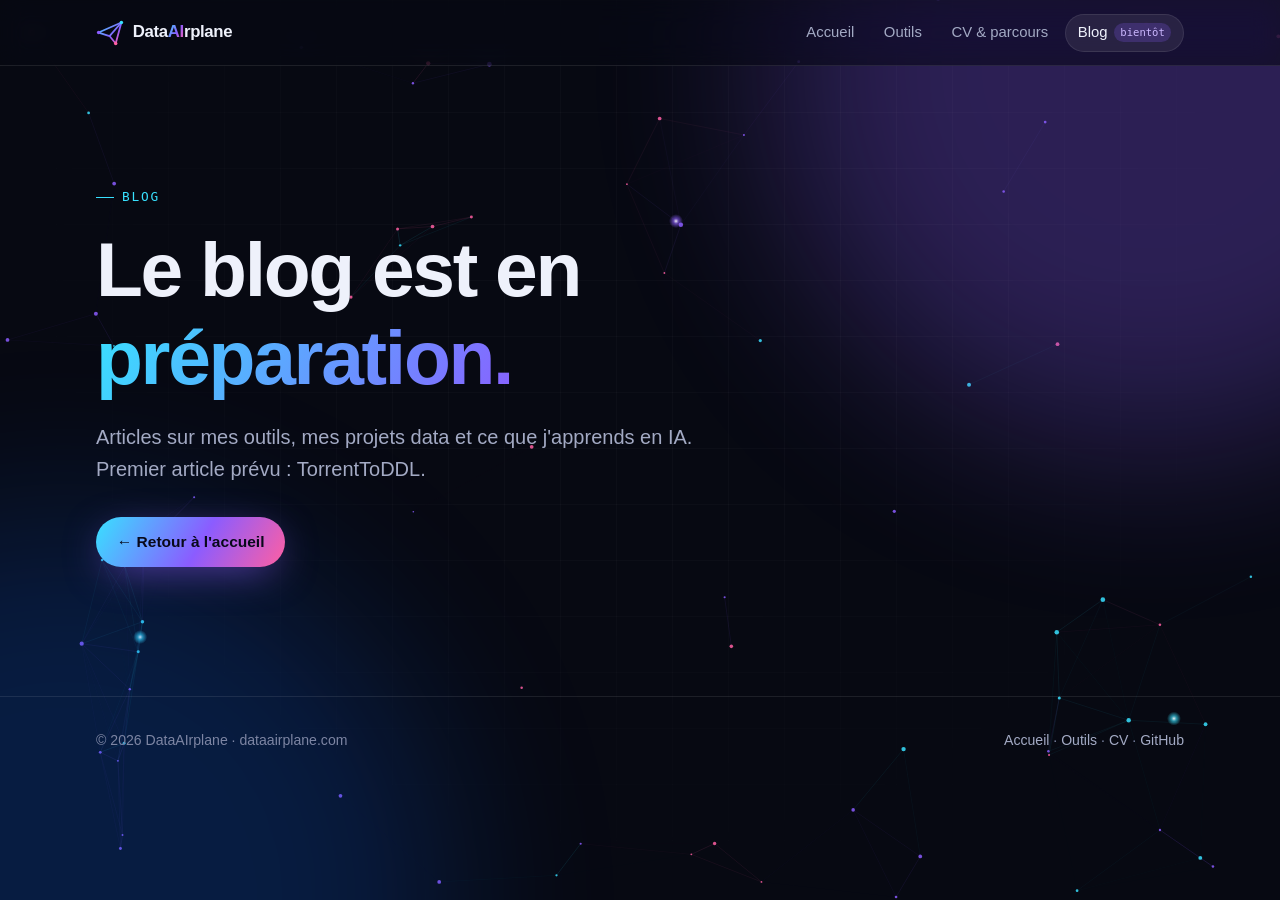
==== blog/index.html @ edd439c4 "Nouveau site principal dataairplane.com (accueil, outils, CV interactif) Site statique pour l'héberg" ====
<!DOCTYPE html>
<html lang="fr">
<head>
<meta charset="UTF-8">
<meta name="viewport" content="width=device-width, initial-scale=1">
<title>Blog · DataAIrplane</title>
<meta name="description" content="Le blog de DataAIrplane arrive bientôt.">
<meta name="theme-color" content="#070912">
<meta property="og:title" content="Blog · DataAIrplane">
<meta property="og:description" content="Le blog de DataAIrplane arrive bientôt.">
<meta property="og:type" content="website">
<link rel="icon" href="../favicon.svg" type="image/svg+xml">
<link rel="stylesheet" href="../assets/css/style.css">
</head>
<body>
<canvas id="reseau" aria-hidden="true"></canvas>
<div class="halo a" aria-hidden="true"></div><div class="halo b" aria-hidden="true"></div><div class="grille" aria-hidden="true"></div>
<header class="nav">
  <nav class="nav-in" aria-label="Navigation principale">
    <a class="logo" href="../index.html"><svg viewBox="0 0 32 32" fill="none" aria-hidden="true"><defs><linearGradient id="lg" x1="0" y1="0" x2="1" y2="1"><stop offset="0" stop-color="#38e1ff"/><stop offset=".6" stop-color="#8b5cff"/><stop offset="1" stop-color="#ff5fa2"/></linearGradient></defs><path d="M3 15.5L29 4l-6.5 24-7-8.5L3 15.5z" stroke="url(#lg)" stroke-width="2" stroke-linejoin="round"/><path d="M15.5 19.5L29 4" stroke="url(#lg)" stroke-width="2"/><circle cx="29" cy="4" r="2" fill="#38e1ff"/><circle cx="3" cy="15.5" r="2" fill="#8b5cff"/><circle cx="22.5" cy="28" r="2" fill="#ff5fa2"/></svg><span>Data<b>AI</b>rplane</span></a>
    <button class="burger" aria-label="Ouvrir le menu" aria-expanded="false"><svg width="20" height="20" viewBox="0 0 24 24" fill="none" stroke="currentColor" stroke-width="2" stroke-linecap="round"><path d="M4 7h16M4 12h16M4 17h16"/></svg></button>
    <ul class="liens">
      <li><a href="../index.html">Accueil</a></li>
      <li><a href="../outils.html">Outils</a></li>
      <li><a href="../cv.html">CV &amp; parcours</a></li>
      <li><a href="../blog/" aria-current="page">Blog <span class="pastille-bientot">bientôt</span></a></li>
    </ul>
  </nav>
</header>
<main>
  <div class="conteneur">
    <section class="hero" style="min-height:70vh">
      <div>
        <p class="surtitre revele">Blog</p>
        <h1 class="revele">Le blog est en <span class="degrade">préparation.</span></h1>
        <p class="intro revele">Articles sur mes outils, mes projets data et ce que j'apprends en IA. Premier article prévu : TorrentToDDL.</p>
        <div class="actions revele"><a class="btn principal" href="../index.html">← Retour à l'accueil</a></div>
      </div>
    </section>
  </div>
</main>
<footer class="pied">
  <div class="conteneur">
    <span>© <span data-annee>2026</span> DataAIrplane · dataairplane.com</span>
    <span><a href="../index.html">Accueil</a> · <a href="../outils.html">Outils</a> · <a href="../cv.html">CV</a> · <a href="https://github.com/DataAIrplane" target="_blank" rel="noopener">GitHub</a></span>
  </div>
</footer>
<script src="../assets/js/donnees.js"></script>
<script src="../assets/js/reseau.js"></script>
<script src="../assets/js/main.js"></script>
</body>
</html>
---- assets/css/style.css ----
/* ============ DataAIrplane — feuille de style commune ============ */
:root {
  --bg: #070912;
  --bg-2: #0c1020;
  --surface: rgba(255, 255, 255, 0.045);
  --surface-hover: rgba(255, 255, 255, 0.075);
  --border: rgba(255, 255, 255, 0.09);
  --text: #eef1fb;
  --muted: #a3aac4;
  --faint: #7d85a3;
  --cyan: #38e1ff;
  --violet: #8b5cff;
  --pink: #ff5fa2;
  --green: #3ef0a5;
  --amber: #ffc24b;
  --grad: linear-gradient(120deg, var(--cyan), var(--violet) 55%, var(--pink));
  --radius: 18px;
  --mono: ui-monospace, "SFMono-Regular", "JetBrains Mono", Menlo, Consolas, monospace;
  --sans: "Inter", -apple-system, BlinkMacSystemFont, "Segoe UI", Roboto, Helvetica, Arial, sans-serif;
  --max: 1120px;
  color-scheme: dark;
}

*, *::before, *::after { box-sizing: border-box; }
html { scroll-behavior: smooth; }
body {
  margin: 0;
  background: var(--bg);
  color: var(--text);
  font-family: var(--sans);
  line-height: 1.6;
  -webkit-font-smoothing: antialiased;
  overflow-x: hidden;
}
img, svg { display: block; max-width: 100%; }
a { color: inherit; }
::selection { background: rgba(139, 92, 255, 0.45); }
:focus-visible { outline: 2px solid var(--cyan); outline-offset: 3px; border-radius: 6px; }

/* ---------- Fond animé ---------- */
#reseau {
  position: fixed; inset: 0; width: 100%; height: 100%;
  z-index: 0; pointer-events: none;
}
.halo {
  position: fixed; z-index: 0; pointer-events: none;
  width: 60vmax; height: 60vmax; border-radius: 50%;
  filter: blur(90px); opacity: 0.28;
}
.halo.a { background: var(--violet); top: -25vmax; right: -20vmax; animation: flotte 18s ease-in-out infinite; }
.halo.b { background: #0e6bff; bottom: -30vmax; left: -25vmax; opacity: 0.2; animation: flotte 22s ease-in-out infinite reverse; }
@keyframes flotte { 50% { transform: translate(4vmax, 3vmax) scale(1.08); } }
.grille {
  position: fixed; inset: 0; z-index: 0; pointer-events: none;
  background-image:
    linear-gradient(rgba(255,255,255,0.025) 1px, transparent 1px),
    linear-gradient(90deg, rgba(255,255,255,0.025) 1px, transparent 1px);
  background-size: 56px 56px;
  mask-image: radial-gradient(ellipse at 50% 30%, #000 30%, transparent 75%);
}
main, header, footer { position: relative; z-index: 1; }

/* ---------- Navigation ---------- */
.nav {
  position: sticky; top: 0; z-index: 20;
  backdrop-filter: blur(14px) saturate(150%);
  -webkit-backdrop-filter: blur(14px) saturate(150%);
  background: rgba(7, 9, 18, 0.6);
  border-bottom: 1px solid var(--border);
}
.nav-in {
  max-width: var(--max); margin: 0 auto; padding: 0.85rem 1rem;
  display: flex; align-items: center; justify-content: space-between; gap: 1rem;
}
.logo { display: inline-flex; align-items: center; gap: 0.55rem; font-weight: 800; letter-spacing: -0.02em; text-decoration: none; font-size: 1.05rem; }
.logo svg { width: 28px; height: 28px; }
.logo b { background: var(--grad); -webkit-background-clip: text; background-clip: text; color: transparent; }
.liens { display: flex; gap: 0.25rem; list-style: none; margin: 0; padding: 0; }
.liens a {
  display: inline-flex; align-items: center; gap: 0.4rem;
  padding: 0.45rem 0.8rem; border-radius: 999px; text-decoration: none;
  color: var(--muted); font-size: 0.93rem; font-weight: 500;
  transition: color .2s, background .2s;
}
.liens a:hover { color: var(--text); background: var(--surface-hover); }
.liens a[aria-current="page"] { color: var(--text); background: var(--surface-hover); box-shadow: inset 0 0 0 1px var(--border); }
.pastille-bientot { font-size: 0.66rem; font-family: var(--mono); padding: 0.05rem 0.4rem; border-radius: 999px; background: rgba(139,92,255,.22); color: #cbb8ff; }
.burger { display: none; background: none; border: 1px solid var(--border); color: var(--text); border-radius: 10px; width: 40px; height: 40px; cursor: pointer; }
@media (max-width: 720px) {
  .burger { display: grid; place-items: center; }
  .liens {
    position: absolute; top: 100%; left: 0; right: 0; flex-direction: column;
    background: rgba(7,9,18,.96); border-bottom: 1px solid var(--border);
    padding: 0.5rem 1rem 1rem; display: none;
  }
  .liens.ouvert { display: flex; }
  .liens a { padding: 0.75rem 0.9rem; }
}

/* ---------- Mise en page ---------- */
.conteneur { max-width: var(--max); margin: 0 auto; padding: 0 1rem; }
section { padding: 4.5rem 0; }
.surtitre {
  font-family: var(--mono); font-size: 0.8rem; letter-spacing: .14em; text-transform: uppercase;
  color: var(--cyan); margin: 0 0 0.7rem; display: inline-flex; align-items: center; gap: .5rem;
}
.surtitre::before { content: ""; width: 18px; height: 1px; background: var(--cyan); }
h1, h2, h3 { line-height: 1.15; letter-spacing: -0.03em; margin: 0; }
h2 { font-size: clamp(1.8rem, 4vw, 2.6rem); font-weight: 800; margin-bottom: 0.8rem; }
.sous { color: var(--muted); max-width: 640px; margin: 0 0 2.2rem; font-size: 1.05rem; }
.degrade { background: var(--grad); -webkit-background-clip: text; background-clip: text; color: transparent; background-size: 200% auto; animation: brille 8s linear infinite; }
@keyframes brille { to { background-position: 200% center; } }

/* ---------- Hero ---------- */
.hero { min-height: calc(100vh - 66px); display: flex; align-items: center; padding: 3rem 0 4rem; }
.hero > * { width: 100%; min-width: 0; }
.hero h1 { font-size: clamp(2.4rem, 7vw, 4.8rem); font-weight: 850; margin: 0.4rem 0 1.2rem; max-width: 900px; }
.hero p.intro { font-size: clamp(1.05rem, 2.2vw, 1.25rem); color: var(--muted); max-width: 620px; margin: 0 0 2rem; }
.terminal-ligne { font-family: var(--mono); color: var(--muted); font-size: 0.95rem; margin-bottom: 0.4rem; min-height: 1.5em; }
.terminal-ligne .prompt { color: var(--green); }
.curseur { display: inline-block; width: 0.55em; height: 1.1em; vertical-align: -0.18em; background: var(--cyan); margin-left: 2px; animation: clignote 1s steps(1) infinite; }
@keyframes clignote { 50% { opacity: 0; } }
.actions { display: flex; flex-wrap: wrap; gap: 0.8rem; }
.btn {
  display: inline-flex; align-items: center; gap: 0.5rem; padding: 0.8rem 1.3rem; border-radius: 999px;
  font-weight: 650; text-decoration: none; font-size: 0.97rem; border: 1px solid var(--border);
  background: var(--surface); transition: transform .2s, background .2s, box-shadow .2s; cursor: pointer; color: var(--text);
}
.btn:hover { transform: translateY(-2px); background: var(--surface-hover); }
.btn.principal { background: var(--grad); border: 0; color: #08091a; box-shadow: 0 10px 40px -10px rgba(139,92,255,.7); }
.btn.principal:hover { box-shadow: 0 14px 50px -10px rgba(56,225,255,.7); }
.btn[aria-disabled="true"] { opacity: .45; pointer-events: none; }
.defiler { margin-top: 3.5rem; font-family: var(--mono); font-size: .78rem; color: var(--faint); display: flex; align-items: center; gap: .6rem; }
.defiler span { width: 1px; height: 36px; background: linear-gradient(var(--cyan), transparent); animation: descend 2s ease-in-out infinite; }
@keyframes descend { 0% { transform: scaleY(0); transform-origin: top; } 50% { transform: scaleY(1); transform-origin: top; } 51% { transform-origin: bottom; } 100% { transform: scaleY(0); transform-origin: bottom; } }

/* ---------- Compteurs ---------- */
.compteurs { display: grid; grid-template-columns: repeat(auto-fit, minmax(150px, 1fr)); gap: 1rem; margin-top: 3rem; max-width: 720px; }
.compteur { padding: 1rem 1.2rem; border-left: 2px solid var(--violet); background: linear-gradient(90deg, rgba(139,92,255,.08), transparent); border-radius: 0 12px 12px 0; }
.compteur strong { display: block; font-size: 2rem; font-weight: 800; font-family: var(--mono); letter-spacing: -0.04em; }
.compteur span { color: var(--muted); font-size: .88rem; }

/* ---------- Cartes ---------- */
.cartes { display: grid; grid-template-columns: repeat(auto-fill, minmax(min(100%, 320px), 1fr)); gap: 1.2rem; }
.carte {
  --mx: 50%; --my: 50%;
  position: relative; overflow: hidden; display: flex; flex-direction: column; gap: 0.9rem;
  padding: 1.6rem; border-radius: var(--radius); background: var(--surface); border: 1px solid var(--border);
  text-decoration: none; transition: transform .25s ease, border-color .25s;
  transform-style: preserve-3d;
}
.carte::before {
  content: ""; position: absolute; inset: 0; pointer-events: none; opacity: 0; transition: opacity .3s;
  background: radial-gradient(420px circle at var(--mx) var(--my), rgba(56,225,255,.13), transparent 45%);
}
.carte::after {
  content: ""; position: absolute; inset: 0; border-radius: inherit; padding: 1px; pointer-events: none; opacity: 0; transition: opacity .3s;
  background: radial-gradient(300px circle at var(--mx) var(--my), rgba(139,92,255,.9), transparent 50%);
  -webkit-mask: linear-gradient(#000 0 0) content-box, linear-gradient(#000 0 0); -webkit-mask-composite: xor; mask-composite: exclude;
}
.carte:hover::before, .carte:hover::after { opacity: 1; }
.carte-tete { display: flex; align-items: center; justify-content: space-between; gap: 1rem; }
.icone {
  width: 48px; height: 48px; border-radius: 14px; display: grid; place-items: center;
  background: linear-gradient(135deg, rgba(56,225,255,.18), rgba(139,92,255,.18)); border: 1px solid var(--border);
}
.icone svg { width: 24px; height: 24px; stroke: var(--cyan); }
.carte h3 { font-size: 1.3rem; font-weight: 750; }
.carte .url { font-family: var(--mono); font-size: .8rem; color: var(--faint); word-break: break-all; }
.carte p { margin: 0; color: var(--muted); font-size: .96rem; }
.tags { display: flex; flex-wrap: wrap; gap: .4rem; margin-top: auto; }
.tag { font-family: var(--mono); font-size: .72rem; padding: .22rem .6rem; border-radius: 999px; border: 1px solid var(--border); color: var(--muted); }
.statut { display: inline-flex; align-items: center; gap: .45rem; font-family: var(--mono); font-size: .74rem; padding: .25rem .65rem; border-radius: 999px; white-space: nowrap; }
.statut::before { content: ""; width: 7px; height: 7px; border-radius: 50%; background: currentColor; box-shadow: 0 0 10px currentColor; }
.statut.en-ligne { color: var(--green); background: rgba(62,240,165,.1); }
.statut.en-ligne::before { animation: pulse 2s infinite; }
.statut.en-dev { color: var(--amber); background: rgba(255,194,75,.1); }
.statut.bientot { color: #b9a6ff; background: rgba(139,92,255,.14); }
@keyframes pulse { 0%,100% { opacity: 1; } 50% { opacity: .35; } }
.carte-pied { display: flex; gap: .6rem; flex-wrap: wrap; }
.carte-pied .btn { padding: .55rem 1rem; font-size: .88rem; }
.carte.fantome { border-style: dashed; background: transparent; align-items: center; justify-content: center; text-align: center; color: var(--faint); min-height: 200px; }
.carte.fantome .plus { font-size: 2rem; line-height: 1; color: var(--violet); }

/* ---------- Bandeau CTA ---------- */
.bandeau {
  border-radius: 24px; padding: clamp(1.6rem, 4vw, 3rem); border: 1px solid var(--border);
  background: radial-gradient(circle at 0% 0%, rgba(56,225,255,.16), transparent 45%), radial-gradient(circle at 100% 100%, rgba(255,95,162,.14), transparent 45%), var(--bg-2);
  display: flex; align-items: center; justify-content: space-between; gap: 1.5rem; flex-wrap: wrap;
}
.bandeau h2 { margin: 0 0 .4rem; font-size: clamp(1.5rem, 3vw, 2rem); }
.bandeau p { margin: 0; color: var(--muted); }

/* ---------- Pied de page ---------- */
.pied { border-top: 1px solid var(--border); padding: 2rem 0 2.5rem; color: var(--faint); font-size: .88rem; }
.pied .conteneur { display: flex; justify-content: space-between; gap: 1rem; flex-wrap: wrap; }
.pied a { color: var(--muted); text-decoration: none; }
.pied a:hover { color: var(--text); }

/* ---------- Apparition au défilement ---------- */
.revele { opacity: 0; transform: translateY(28px); transition: opacity .8s cubic-bezier(.2,.7,.2,1), transform .8s cubic-bezier(.2,.7,.2,1); transition-delay: var(--delai, 0ms); }
.revele.visible { opacity: 1; transform: none; }

/* ---------- En-tête de page interne ---------- */
.entete { padding: 4.5rem 0 1.5rem; }
.entete h1 { font-size: clamp(2.2rem, 6vw, 3.6rem); font-weight: 850; margin-bottom: 1rem; }

/* ======================= CV ======================= */
.cv-hero { display: grid; grid-template-columns: auto 1fr; gap: 2.2rem; align-items: center; padding: 4rem 0 2rem; }
.avatar { position: relative; width: 150px; height: 150px; }
.avatar .anneau { position: absolute; inset: 0; border-radius: 50%; background: conic-gradient(from 0deg, var(--cyan), var(--violet), var(--pink), var(--cyan)); animation: tourne 6s linear infinite; }
.avatar .anneau::after { content: ""; position: absolute; inset: 3px; border-radius: 50%; background: var(--bg); }
.avatar .initiales { position: absolute; inset: 10px; border-radius: 50%; display: grid; place-items: center; font-weight: 850; font-size: 2.6rem; background: radial-gradient(circle at 30% 25%, #1b2250, #0a0d1d); letter-spacing: -0.05em; }
.avatar .initiales span { background: var(--grad); -webkit-background-clip: text; background-clip: text; color: transparent; }
@keyframes tourne { to { transform: rotate(360deg); } }
.cv-hero h1 { font-size: clamp(2.2rem, 6vw, 3.6rem); font-weight: 850; }
.cv-hero .titre { font-family: var(--mono); color: var(--cyan); margin: .5rem 0 1rem; }
.cv-hero p { color: var(--muted); margin: 0 0 1.4rem; max-width: 600px; }
.contacts { display: flex; flex-wrap: wrap; gap: .6rem; }
@media (max-width: 640px) { .cv-hero { grid-template-columns: 1fr; text-align: left; } .avatar { width: 110px; height: 110px; } .avatar .initiales { font-size: 2rem; } }

/* Onglets compétences */
.onglets { display: flex; gap: .5rem; flex-wrap: wrap; margin-bottom: 1.5rem; }
.onglet { font: inherit; font-weight: 600; font-size: .92rem; padding: .55rem 1.1rem; border-radius: 999px; border: 1px solid var(--border); background: var(--surface); color: var(--muted); cursor: pointer; transition: all .2s; }
.onglet[aria-selected="true"] { background: var(--grad); color: #08091a; border-color: transparent; }
.jauges { display: grid; gap: 1.1rem; max-width: 720px; }
.jauge-tete { display: flex; justify-content: space-between; font-weight: 600; margin-bottom: .45rem; }
.jauge-tete span:last-child { font-family: var(--mono); color: var(--faint); font-weight: 400; }
.jauge { height: 8px; border-radius: 999px; background: rgba(255,255,255,.06); overflow: hidden; }
.jauge i { display: block; height: 100%; width: 0; border-radius: inherit; background: var(--grad); box-shadow: 0 0 18px rgba(56,225,255,.5); transition: width 1.1s cubic-bezier(.2,.7,.2,1); }

/* Expériences */
.experiences { display: grid; gap: 1rem; }
.experience { display: grid; grid-template-columns: 170px 1fr; gap: 1.2rem; padding: 1.3rem 1.4rem; border-radius: var(--radius); background: var(--surface); border: 1px solid var(--border); }
.experience .periode { font-family: var(--mono); font-size: .82rem; color: var(--cyan); padding-top: .2rem; }
.experience h3 { font-size: 1.12rem; }
.experience .lieu { color: var(--faint); font-size: .9rem; margin: .15rem 0 .5rem; }
.experience p { margin: 0; color: var(--muted); }
@media (max-width: 640px) { .experience { grid-template-columns: 1fr; gap: .4rem; } }

/* Plan de vol (certifications) */
.plan-vol { position: relative; padding-left: 64px; }
.plan-vol .piste { position: absolute; left: 22px; top: 8px; bottom: 8px; width: 2px; background: repeating-linear-gradient(var(--border) 0 8px, transparent 8px 16px); }
.plan-vol .trace { position: absolute; left: 22px; top: 8px; width: 2px; height: 0; background: var(--grad); box-shadow: 0 0 14px var(--violet); }
.plan-vol .avion { position: absolute; left: 6px; top: 0; width: 34px; height: 34px; transform: translateY(-50%); filter: drop-shadow(0 0 10px rgba(56,225,255,.8)); transition: top .12s linear; z-index: 2; }
.etape { position: relative; margin-bottom: 1.4rem; }
.etape:last-child { margin-bottom: 0; }
.etape .balise { position: absolute; left: -51px; top: 1.4rem; width: 16px; height: 16px; border-radius: 50%; border: 2px solid var(--faint); background: var(--bg); }
.etape.obtenue .balise { border-color: var(--green); background: var(--green); box-shadow: 0 0 14px var(--green); }
.etape.en-cours .balise { border-color: var(--amber); box-shadow: 0 0 14px var(--amber); }
.etape.en-cours .balise::after { content: ""; position: absolute; inset: -7px; border-radius: 50%; border: 1px solid var(--amber); animation: onde 2s ease-out infinite; }
@keyframes onde { from { transform: scale(.6); opacity: 1; } to { transform: scale(1.6); opacity: 0; } }
.etape-carte { width: 100%; text-align: left; font: inherit; color: inherit; cursor: pointer; padding: 1.2rem 1.4rem; border-radius: var(--radius); background: var(--surface); border: 1px solid var(--border); transition: background .2s, border-color .2s, transform .2s; }
.etape-carte:hover { background: var(--surface-hover); transform: translateX(4px); }
.etape-carte .ligne { display: flex; justify-content: space-between; align-items: center; gap: 1rem; flex-wrap: wrap; }
.etape-carte h3 { font-size: 1.12rem; }
.etape-carte .org { color: var(--faint); font-size: .9rem; margin-top: .15rem; }
.etape .statut.obtenue { color: var(--green); background: rgba(62,240,165,.1); }
.etape .statut.en-cours { color: var(--amber); background: rgba(255,194,75,.1); }
.etape .statut.prevue { color: #b9a6ff; background: rgba(139,92,255,.14); }
.etape-detail { display: grid; grid-template-rows: 0fr; transition: grid-template-rows .35s ease; }
.etape-detail > div { overflow: hidden; }
.etape-carte[aria-expanded="true"] + .etape-detail { grid-template-rows: 1fr; }
.etape-detail p { color: var(--muted); margin: .8rem 1.4rem 0; }
.etape-detail a { display: inline-block; margin: .5rem 1.4rem 0; color: var(--cyan); font-size: .9rem; }
.progression { margin-top: .9rem; }
.progression .jauge i { background: linear-gradient(90deg, var(--amber), var(--pink)); box-shadow: 0 0 14px rgba(255,194,75,.5); }
.progression small { font-family: var(--mono); color: var(--faint); display: block; margin-top: .3rem; }
.legende { display: flex; gap: 1.2rem; flex-wrap: wrap; margin-bottom: 1.8rem; font-size: .88rem; color: var(--muted); }
.legende span { display: inline-flex; align-items: center; gap: .45rem; }
.legende i { width: 10px; height: 10px; border-radius: 50%; display: inline-block; }

/* Accessibilité : mouvements réduits */
@media (prefers-reduced-motion: reduce) {
  *, *::before, *::after { animation: none !important; transition: none !important; scroll-behavior: auto !important; }
  .revele { opacity: 1; transform: none; }
}
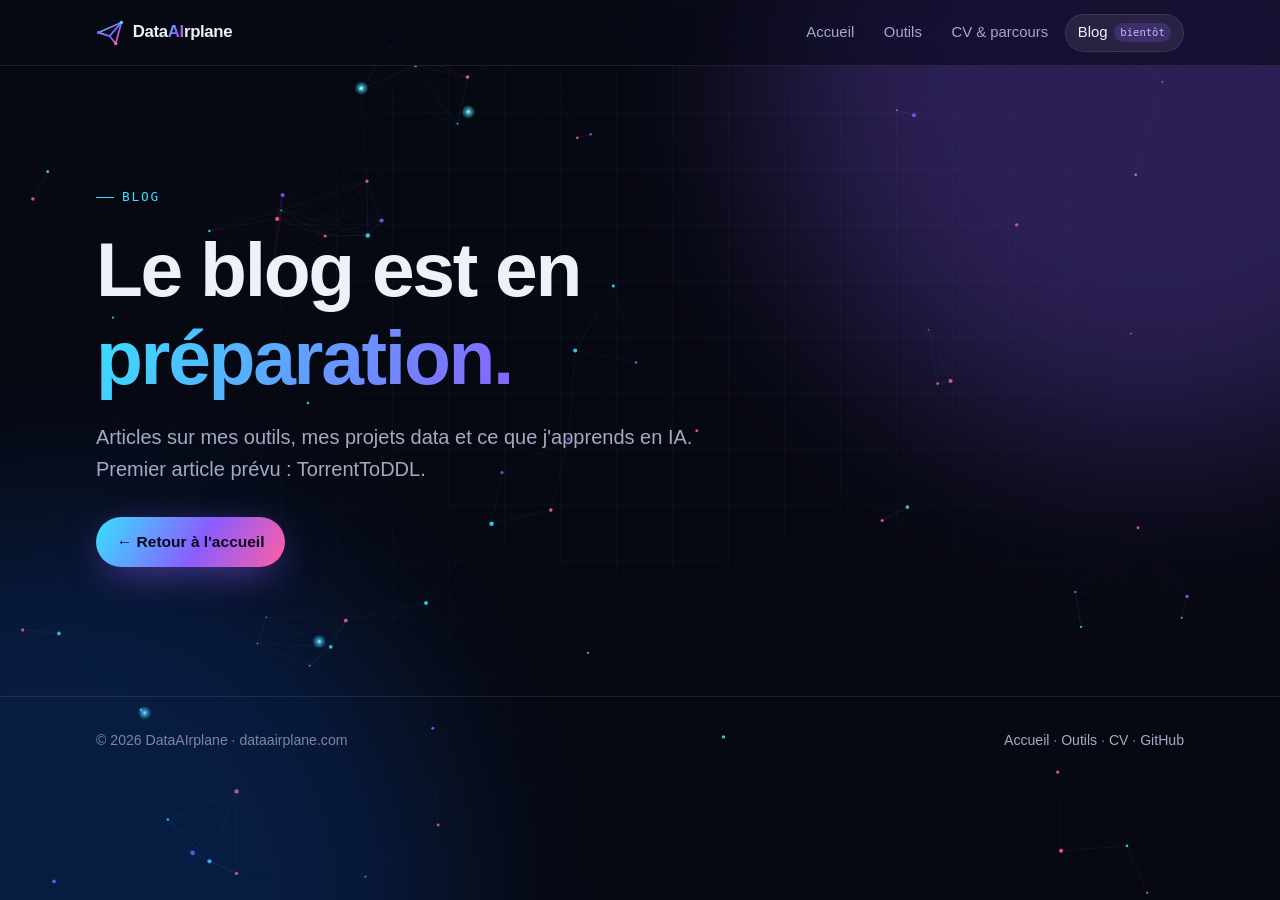
==== commit 9009c85d: "Page outil TorrentToDDL à partir de l'article d'origine Le texte de l'article est repris sans change" ====
--- a/blog/index.html
+++ b/blog/index.html
@@ -23,7 +23,7 @@
       <li><a href="../index.html">Accueil</a></li>
       <li><a href="../outils.html">Outils</a></li>
       <li><a href="../cv.html">CV &amp; parcours</a></li>
-      <li><a href="../blog/" aria-current="page">Blog <span class="pastille-bientot">bientôt</span></a></li>
+      <li><a href="../blog/index.html" aria-current="page">Blog <span class="pastille-bientot">bientôt</span></a></li>
     </ul>
   </nav>
 </header>
--- a/assets/css/style.css
+++ b/assets/css/style.css
@@ -275,3 +275,65 @@
   *, *::before, *::after { animation: none !important; transition: none !important; scroll-behavior: auto !important; }
   .revele { opacity: 1; transform: none; }
 }
+
+/* ======================= Pages outil (guide) ======================= */
+.statut.operationnel { color: var(--cyan); background: rgba(56,225,255,.1); }
+.lecture { position: fixed; top: 0; left: 0; right: 0; height: 3px; z-index: 30; pointer-events: none; }
+.lecture i { display: block; height: 100%; background: var(--grad); transform: scaleX(0); transform-origin: left; box-shadow: 0 0 12px var(--cyan); }
+.outil-hero { padding: 3rem 0 2.5rem; max-width: 860px; }
+.retour { display: inline-block; color: var(--muted); text-decoration: none; font-size: .92rem; margin-bottom: 1.6rem; }
+.retour:hover { color: var(--text); }
+.outil-tete { display: flex; align-items: center; gap: 1.1rem; }
+.outil-tete .surtitre { margin-bottom: .3rem; }
+.outil-tete h1 { font-size: clamp(2.4rem, 7vw, 4.2rem); font-weight: 850; }
+.icone.grande { width: 72px; height: 72px; border-radius: 20px; flex-shrink: 0; box-shadow: 0 0 40px -6px rgba(56,225,255,.45); }
+.icone.grande svg { width: 34px; height: 34px; }
+.outil-sous { font-size: clamp(1.15rem, 2.6vw, 1.45rem); font-weight: 650; margin: 1.3rem 0 .6rem; letter-spacing: -.01em; }
+.outil-hero .intro { color: var(--muted); font-size: 1.05rem; margin: 0 0 1.4rem; max-width: 700px; }
+.outil-infos { display: flex; flex-wrap: wrap; gap: .5rem; align-items: center; margin-bottom: 1.8rem; }
+
+.outil-corps { display: grid; grid-template-columns: minmax(0, 1fr); gap: 2rem; padding-bottom: 4rem; }
+@media (min-width: 1100px) { .outil-corps { grid-template-columns: 250px minmax(0, 1fr); } }
+.sommaire-lateral { display: none; }
+@media (min-width: 1100px) {
+  .sommaire-lateral { display: block; position: sticky; top: 90px; align-self: start; max-height: calc(100vh - 110px); overflow-y: auto; padding-right: .5rem; }
+}
+.sommaire-lateral p { font-family: var(--mono); font-size: .75rem; letter-spacing: .14em; text-transform: uppercase; color: var(--cyan); margin: 0 0 .8rem; }
+.sommaire-lateral ol { list-style: none; margin: 0; padding: 0; border-left: 1px solid var(--border); }
+.sommaire-lateral a { display: block; padding: .32rem .9rem; margin-left: -1px; border-left: 2px solid transparent; color: var(--faint); text-decoration: none; font-size: .86rem; line-height: 1.4; transition: color .2s, border-color .2s; }
+.sommaire-lateral a:hover { color: var(--text); }
+.sommaire-lateral a.actif { color: var(--text); border-left-color: var(--cyan); }
+
+.prose {
+  min-width: 0; max-width: 800px; padding: clamp(1.2rem, 4vw, 2.8rem);
+  background: rgba(9, 12, 24, .9); border: 1px solid var(--border); border-radius: 22px;
+  font-size: 1.04rem; line-height: 1.75; color: #d9deef;
+}
+.prose > :first-child { margin-top: 0; }
+.prose h2 { font-size: clamp(1.5rem, 3vw, 1.9rem); margin: 3.2rem 0 1rem; padding-top: 1.4rem; border-top: 1px solid var(--border); scroll-margin-top: 90px; color: var(--text); }
+.prose h3 { font-size: 1.2rem; margin: 2.2rem 0 .6rem; scroll-margin-top: 90px; color: var(--text); }
+.prose h4 { font-size: 1.02rem; margin: 1.6rem 0 .4rem; scroll-margin-top: 90px; }
+.prose p { margin: 0 0 1.1rem; }
+.prose a { color: var(--cyan); text-underline-offset: 3px; overflow-wrap: anywhere; }
+.prose strong { color: var(--text); }
+.prose ul, .prose ol { padding-left: 1.4rem; margin: 0 0 1.2rem; }
+.prose li { margin: .3rem 0; }
+.prose li::marker { color: var(--violet); }
+.prose hr { border: 0; border-top: 1px solid var(--border); margin: 2.5rem 0; }
+.prose code { font-family: var(--mono); font-size: .86em; background: rgba(139,92,255,.12); border: 1px solid rgba(139,92,255,.25); border-radius: 6px; padding: .08em .4em; overflow-wrap: anywhere; color: #e5dcff; }
+.prose pre { position: relative; background: #04060d; border: 1px solid var(--border); border-radius: 14px; padding: 1.1rem 1.2rem; overflow-x: auto; margin: 1.1rem 0 1.5rem; }
+.prose pre::before { content: attr(data-langue); position: absolute; top: .55rem; left: 1.2rem; font-family: var(--mono); font-size: .68rem; color: var(--faint); text-transform: uppercase; letter-spacing: .1em; }
+.prose pre[data-langue]:not([data-langue=""]) { padding-top: 2rem; }
+.prose pre code { background: none; border: 0; padding: 0; color: #cfe3ff; font-size: .86rem; overflow-wrap: normal; white-space: pre; }
+.copier { position: absolute; top: .5rem; right: .5rem; font: 600 .74rem var(--sans); color: var(--muted); background: rgba(255,255,255,.06); border: 1px solid var(--border); border-radius: 8px; padding: .25rem .7rem; cursor: pointer; }
+.copier:hover { color: var(--text); background: rgba(255,255,255,.12); }
+.prose blockquote { margin: 1.4rem 0; padding: 1rem 1.2rem; background: linear-gradient(90deg, rgba(56,225,255,.08), rgba(139,92,255,.05)); border-left: 3px solid var(--cyan); border-radius: 0 12px 12px 0; }
+.prose blockquote p { margin: 0; }
+.prose .tableau { overflow-x: auto; margin: 1.2rem 0 1.6rem; border: 1px solid var(--border); border-radius: 12px; }
+.prose table { border-collapse: collapse; width: 100%; font-size: .92rem; }
+.prose th, .prose td { border-bottom: 1px solid var(--border); padding: .6rem .9rem; text-align: left; vertical-align: top; }
+.prose tr:last-child td { border-bottom: 0; }
+.prose th { background: rgba(255,255,255,.04); color: var(--text); }
+.prose figure { margin: 1.8rem 0; }
+.prose figure img { width: 100%; height: auto; border-radius: 14px; border: 1px solid var(--border); }
+.prose figcaption { color: var(--faint); font-size: .85rem; text-align: center; margin-top: .6rem; }
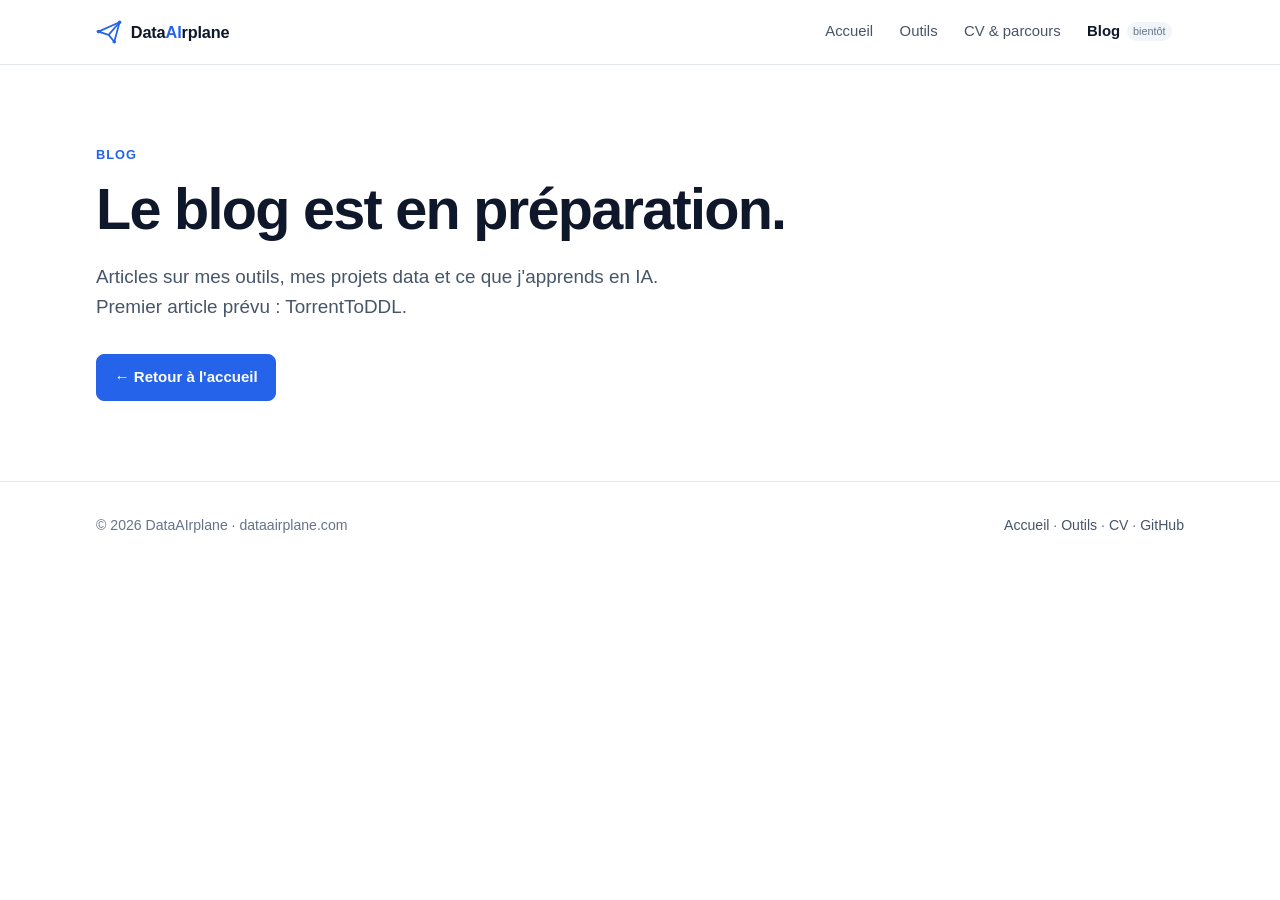
==== commit a05d1ceb: "Thème plus sobre et professionnel Clair par défaut et sombre automatique, une seule couleur d'accent" ====
--- a/blog/index.html
+++ b/blog/index.html
@@ -13,11 +13,9 @@
 <link rel="stylesheet" href="../assets/css/style.css">
 </head>
 <body>
-<canvas id="reseau" aria-hidden="true"></canvas>
-<div class="halo a" aria-hidden="true"></div><div class="halo b" aria-hidden="true"></div><div class="grille" aria-hidden="true"></div>
 <header class="nav">
   <nav class="nav-in" aria-label="Navigation principale">
-    <a class="logo" href="../index.html"><svg viewBox="0 0 32 32" fill="none" aria-hidden="true"><defs><linearGradient id="lg" x1="0" y1="0" x2="1" y2="1"><stop offset="0" stop-color="#38e1ff"/><stop offset=".6" stop-color="#8b5cff"/><stop offset="1" stop-color="#ff5fa2"/></linearGradient></defs><path d="M3 15.5L29 4l-6.5 24-7-8.5L3 15.5z" stroke="url(#lg)" stroke-width="2" stroke-linejoin="round"/><path d="M15.5 19.5L29 4" stroke="url(#lg)" stroke-width="2"/><circle cx="29" cy="4" r="2" fill="#38e1ff"/><circle cx="3" cy="15.5" r="2" fill="#8b5cff"/><circle cx="22.5" cy="28" r="2" fill="#ff5fa2"/></svg><span>Data<b>AI</b>rplane</span></a>
+    <a class="logo" href="../index.html"><svg aria-hidden="true" viewBox="0 0 32 32" fill="none"><path d="M3 15.5L29 4l-6.5 24-7-8.5L3 15.5z" stroke="currentColor" stroke-width="2.2" stroke-linejoin="round"/><path d="M15.5 19.5L29 4" stroke="currentColor" stroke-width="2.2"/><circle cx="29" cy="4" r="2.2" fill="currentColor"/><circle cx="3" cy="15.5" r="2.2" fill="currentColor"/><circle cx="22.5" cy="28" r="2.2" fill="currentColor"/></svg><span>Data<b>AI</b>rplane</span></a>
     <button class="burger" aria-label="Ouvrir le menu" aria-expanded="false"><svg width="20" height="20" viewBox="0 0 24 24" fill="none" stroke="currentColor" stroke-width="2" stroke-linecap="round"><path d="M4 7h16M4 12h16M4 17h16"/></svg></button>
     <ul class="liens">
       <li><a href="../index.html">Accueil</a></li>
@@ -29,10 +27,10 @@
 </header>
 <main>
   <div class="conteneur">
-    <section class="hero" style="min-height:70vh">
+    <section class="hero hero-simple">
       <div>
         <p class="surtitre revele">Blog</p>
-        <h1 class="revele">Le blog est en <span class="degrade">préparation.</span></h1>
+        <h1 class="revele">Le blog est en préparation.</h1>
         <p class="intro revele">Articles sur mes outils, mes projets data et ce que j'apprends en IA. Premier article prévu : TorrentToDDL.</p>
         <div class="actions revele"><a class="btn principal" href="../index.html">← Retour à l'accueil</a></div>
       </div>
@@ -46,7 +44,6 @@
   </div>
 </footer>
 <script src="../assets/js/donnees.js"></script>
-<script src="../assets/js/reseau.js"></script>
 <script src="../assets/js/main.js"></script>
 </body>
 </html>
--- a/assets/css/style.css
+++ b/assets/css/style.css
@@ -1,194 +1,159 @@
-/* ============ DataAIrplane — feuille de style commune ============ */
+/* ============ DataAIrplane — feuille de style commune ============
+   Thème sobre : clair par défaut, sombre automatique selon le système,
+   une seule couleur d'accent. */
 :root {
-  --bg: #070912;
-  --bg-2: #0c1020;
-  --surface: rgba(255, 255, 255, 0.045);
-  --surface-hover: rgba(255, 255, 255, 0.075);
-  --border: rgba(255, 255, 255, 0.09);
-  --text: #eef1fb;
-  --muted: #a3aac4;
-  --faint: #7d85a3;
-  --cyan: #38e1ff;
-  --violet: #8b5cff;
-  --pink: #ff5fa2;
-  --green: #3ef0a5;
-  --amber: #ffc24b;
-  --grad: linear-gradient(120deg, var(--cyan), var(--violet) 55%, var(--pink));
-  --radius: 18px;
-  --mono: ui-monospace, "SFMono-Regular", "JetBrains Mono", Menlo, Consolas, monospace;
+  --bg: #ffffff;
+  --bg-alt: #f6f7f9;
+  --surface: #ffffff;
+  --surface-hover: #f8fafc;
+  --border: #e3e7ee;
+  --border-strong: #cdd4df;
+  --text: #0f172a;
+  --muted: #475569;
+  --faint: #64748b;
+  --accent: #2563eb;
+  --accent-hover: #1d4ed8;
+  --accent-soft: #eff4ff;
+  --accent-text: #ffffff;
+  --vert: #047857;  --vert-soft: #ecfdf5;
+  --ambre: #b45309; --ambre-soft: #fffbeb;
+  --gris: #475569;  --gris-soft: #f1f5f9;
+  --code-bg: #0f172a; --code-text: #e2e8f0;
+  --reseau: 37,99,235;
+  --ombre: 0 1px 2px rgba(15,23,42,.04), 0 4px 16px -6px rgba(15,23,42,.08);
+  --ombre-hover: 0 2px 4px rgba(15,23,42,.05), 0 12px 28px -10px rgba(15,23,42,.16);
+  --radius: 12px;
+  --mono: ui-monospace, "SFMono-Regular", "Cascadia Mono", Menlo, Consolas, monospace;
   --sans: "Inter", -apple-system, BlinkMacSystemFont, "Segoe UI", Roboto, Helvetica, Arial, sans-serif;
   --max: 1120px;
-  color-scheme: dark;
+  color-scheme: light dark;
+}
+@media (prefers-color-scheme: dark) {
+  :root {
+    --bg: #0b0f17;
+    --bg-alt: #0f141e;
+    --surface: #111722;
+    --surface-hover: #151c29;
+    --border: #1f2735;
+    --border-strong: #2c3647;
+    --text: #e6e9ef;
+    --muted: #a3acbb;
+    --faint: #8792a3;
+    --accent: #6ea0ff;
+    --accent-hover: #8fb5ff;
+    --accent-soft: rgba(110,160,255,.12);
+    --accent-text: #0b0f17;
+    --vert: #34d399;  --vert-soft: rgba(52,211,153,.12);
+    --ambre: #fbbf24; --ambre-soft: rgba(251,191,36,.12);
+    --gris: #a3acbb;  --gris-soft: rgba(163,172,187,.12);
+    --code-bg: #070a10; --code-text: #d6deeb;
+    --reseau: 110,160,255;
+    --ombre: none;
+    --ombre-hover: 0 10px 30px -12px rgba(0,0,0,.6);
+  }
 }
 
 *, *::before, *::after { box-sizing: border-box; }
 html { scroll-behavior: smooth; }
 body {
-  margin: 0;
-  background: var(--bg);
-  color: var(--text);
-  font-family: var(--sans);
-  line-height: 1.6;
-  -webkit-font-smoothing: antialiased;
-  overflow-x: hidden;
+  margin: 0; background: var(--bg); color: var(--text);
+  font-family: var(--sans); line-height: 1.6; font-size: 16px;
+  -webkit-font-smoothing: antialiased; overflow-x: hidden;
 }
 img, svg { display: block; max-width: 100%; }
 a { color: inherit; }
-::selection { background: rgba(139, 92, 255, 0.45); }
-:focus-visible { outline: 2px solid var(--cyan); outline-offset: 3px; border-radius: 6px; }
-
-/* ---------- Fond animé ---------- */
-#reseau {
-  position: fixed; inset: 0; width: 100%; height: 100%;
-  z-index: 0; pointer-events: none;
-}
-.halo {
-  position: fixed; z-index: 0; pointer-events: none;
-  width: 60vmax; height: 60vmax; border-radius: 50%;
-  filter: blur(90px); opacity: 0.28;
-}
-.halo.a { background: var(--violet); top: -25vmax; right: -20vmax; animation: flotte 18s ease-in-out infinite; }
-.halo.b { background: #0e6bff; bottom: -30vmax; left: -25vmax; opacity: 0.2; animation: flotte 22s ease-in-out infinite reverse; }
-@keyframes flotte { 50% { transform: translate(4vmax, 3vmax) scale(1.08); } }
-.grille {
-  position: fixed; inset: 0; z-index: 0; pointer-events: none;
-  background-image:
-    linear-gradient(rgba(255,255,255,0.025) 1px, transparent 1px),
-    linear-gradient(90deg, rgba(255,255,255,0.025) 1px, transparent 1px);
-  background-size: 56px 56px;
-  mask-image: radial-gradient(ellipse at 50% 30%, #000 30%, transparent 75%);
-}
-main, header, footer { position: relative; z-index: 1; }
+::selection { background: var(--accent-soft); }
+:focus-visible { outline: 2px solid var(--accent); outline-offset: 3px; border-radius: 6px; }
 
 /* ---------- Navigation ---------- */
 .nav {
   position: sticky; top: 0; z-index: 20;
-  backdrop-filter: blur(14px) saturate(150%);
-  -webkit-backdrop-filter: blur(14px) saturate(150%);
-  background: rgba(7, 9, 18, 0.6);
+  background: color-mix(in srgb, var(--bg) 88%, transparent);
+  backdrop-filter: blur(10px); -webkit-backdrop-filter: blur(10px);
   border-bottom: 1px solid var(--border);
 }
-.nav-in {
-  max-width: var(--max); margin: 0 auto; padding: 0.85rem 1rem;
-  display: flex; align-items: center; justify-content: space-between; gap: 1rem;
-}
-.logo { display: inline-flex; align-items: center; gap: 0.55rem; font-weight: 800; letter-spacing: -0.02em; text-decoration: none; font-size: 1.05rem; }
-.logo svg { width: 28px; height: 28px; }
-.logo b { background: var(--grad); -webkit-background-clip: text; background-clip: text; color: transparent; }
-.liens { display: flex; gap: 0.25rem; list-style: none; margin: 0; padding: 0; }
-.liens a {
-  display: inline-flex; align-items: center; gap: 0.4rem;
-  padding: 0.45rem 0.8rem; border-radius: 999px; text-decoration: none;
-  color: var(--muted); font-size: 0.93rem; font-weight: 500;
-  transition: color .2s, background .2s;
-}
-.liens a:hover { color: var(--text); background: var(--surface-hover); }
-.liens a[aria-current="page"] { color: var(--text); background: var(--surface-hover); box-shadow: inset 0 0 0 1px var(--border); }
-.pastille-bientot { font-size: 0.66rem; font-family: var(--mono); padding: 0.05rem 0.4rem; border-radius: 999px; background: rgba(139,92,255,.22); color: #cbb8ff; }
-.burger { display: none; background: none; border: 1px solid var(--border); color: var(--text); border-radius: 10px; width: 40px; height: 40px; cursor: pointer; }
+.nav-in { max-width: var(--max); margin: 0 auto; padding: .8rem 1rem; display: flex; align-items: center; justify-content: space-between; gap: 1rem; }
+.logo { display: inline-flex; align-items: center; gap: .55rem; font-weight: 700; letter-spacing: -0.01em; text-decoration: none; font-size: 1.02rem; }
+.logo svg { width: 26px; height: 26px; color: var(--accent); }
+.logo b { color: var(--accent); font-weight: 700; }
+.liens { display: flex; gap: .15rem; list-style: none; margin: 0; padding: 0; }
+.liens a { display: inline-flex; align-items: center; gap: .4rem; padding: .45rem .75rem; border-radius: 8px; text-decoration: none; color: var(--muted); font-size: .93rem; font-weight: 500; transition: color .15s, background .15s; }
+.liens a:hover { color: var(--text); background: var(--bg-alt); }
+.liens a[aria-current="page"] { color: var(--text); font-weight: 600; }
+.pastille-bientot { font-size: .68rem; padding: .05rem .4rem; border-radius: 999px; background: var(--gris-soft); color: var(--faint); font-weight: 500; }
+.burger { display: none; background: none; border: 1px solid var(--border); color: var(--text); border-radius: 8px; width: 40px; height: 40px; cursor: pointer; }
 @media (max-width: 720px) {
   .burger { display: grid; place-items: center; }
-  .liens {
-    position: absolute; top: 100%; left: 0; right: 0; flex-direction: column;
-    background: rgba(7,9,18,.96); border-bottom: 1px solid var(--border);
-    padding: 0.5rem 1rem 1rem; display: none;
-  }
+  .liens { position: absolute; top: 100%; left: 0; right: 0; flex-direction: column; background: var(--bg); border-bottom: 1px solid var(--border); padding: .5rem 1rem 1rem; display: none; }
   .liens.ouvert { display: flex; }
-  .liens a { padding: 0.75rem 0.9rem; }
+  .liens a { padding: .75rem .8rem; }
 }
 
 /* ---------- Mise en page ---------- */
+main { position: relative; }
 .conteneur { max-width: var(--max); margin: 0 auto; padding: 0 1rem; }
-section { padding: 4.5rem 0; }
-.surtitre {
-  font-family: var(--mono); font-size: 0.8rem; letter-spacing: .14em; text-transform: uppercase;
-  color: var(--cyan); margin: 0 0 0.7rem; display: inline-flex; align-items: center; gap: .5rem;
-}
-.surtitre::before { content: ""; width: 18px; height: 1px; background: var(--cyan); }
-h1, h2, h3 { line-height: 1.15; letter-spacing: -0.03em; margin: 0; }
-h2 { font-size: clamp(1.8rem, 4vw, 2.6rem); font-weight: 800; margin-bottom: 0.8rem; }
-.sous { color: var(--muted); max-width: 640px; margin: 0 0 2.2rem; font-size: 1.05rem; }
-.degrade { background: var(--grad); -webkit-background-clip: text; background-clip: text; color: transparent; background-size: 200% auto; animation: brille 8s linear infinite; }
-@keyframes brille { to { background-position: 200% center; } }
+section { padding: 4rem 0; }
+.surtitre { font-size: .8rem; font-weight: 600; letter-spacing: .08em; text-transform: uppercase; color: var(--accent); margin: 0 0 .6rem; }
+h1, h2, h3 { line-height: 1.2; letter-spacing: -0.02em; margin: 0; }
+h2 { font-size: clamp(1.6rem, 3.2vw, 2.1rem); font-weight: 700; margin-bottom: .6rem; }
+.sous { color: var(--muted); max-width: 640px; margin: 0 0 2rem; font-size: 1.05rem; }
+.accent { color: var(--accent); }
 
 /* ---------- Hero ---------- */
-.hero { min-height: calc(100vh - 66px); display: flex; align-items: center; padding: 3rem 0 4rem; }
-.hero > * { width: 100%; min-width: 0; }
-.hero h1 { font-size: clamp(2.4rem, 7vw, 4.8rem); font-weight: 850; margin: 0.4rem 0 1.2rem; max-width: 900px; }
-.hero p.intro { font-size: clamp(1.05rem, 2.2vw, 1.25rem); color: var(--muted); max-width: 620px; margin: 0 0 2rem; }
-.terminal-ligne { font-family: var(--mono); color: var(--muted); font-size: 0.95rem; margin-bottom: 0.4rem; min-height: 1.5em; }
-.terminal-ligne .prompt { color: var(--green); }
-.curseur { display: inline-block; width: 0.55em; height: 1.1em; vertical-align: -0.18em; background: var(--cyan); margin-left: 2px; animation: clignote 1s steps(1) infinite; }
-@keyframes clignote { 50% { opacity: 0; } }
-.actions { display: flex; flex-wrap: wrap; gap: 0.8rem; }
+.hero { position: relative; overflow: hidden; padding: 6rem 0 4.5rem; border-bottom: 1px solid var(--border); background: linear-gradient(180deg, var(--bg-alt), var(--bg)); }
+.hero > * { width: 100%; min-width: 0; position: relative; }
+#reseau { position: absolute; inset: 0; width: 100%; height: 100%; pointer-events: none; mask-image: linear-gradient(90deg, transparent 15%, #000 70%); -webkit-mask-image: linear-gradient(90deg, transparent 15%, #000 70%); }
+.hero h1 { font-size: clamp(2.2rem, 5.5vw, 3.6rem); font-weight: 750; margin: .3rem 0 1.1rem; max-width: 820px; letter-spacing: -0.03em; }
+.hero p.intro { font-size: clamp(1.05rem, 2vw, 1.18rem); color: var(--muted); max-width: 600px; margin: 0 0 2rem; }
+.hero-simple { border-bottom: 0; background: none; padding: 5rem 0; }
+.actions { display: flex; flex-wrap: wrap; gap: .7rem; }
 .btn {
-  display: inline-flex; align-items: center; gap: 0.5rem; padding: 0.8rem 1.3rem; border-radius: 999px;
-  font-weight: 650; text-decoration: none; font-size: 0.97rem; border: 1px solid var(--border);
-  background: var(--surface); transition: transform .2s, background .2s, box-shadow .2s; cursor: pointer; color: var(--text);
-}
-.btn:hover { transform: translateY(-2px); background: var(--surface-hover); }
-.btn.principal { background: var(--grad); border: 0; color: #08091a; box-shadow: 0 10px 40px -10px rgba(139,92,255,.7); }
-.btn.principal:hover { box-shadow: 0 14px 50px -10px rgba(56,225,255,.7); }
-.btn[aria-disabled="true"] { opacity: .45; pointer-events: none; }
-.defiler { margin-top: 3.5rem; font-family: var(--mono); font-size: .78rem; color: var(--faint); display: flex; align-items: center; gap: .6rem; }
-.defiler span { width: 1px; height: 36px; background: linear-gradient(var(--cyan), transparent); animation: descend 2s ease-in-out infinite; }
-@keyframes descend { 0% { transform: scaleY(0); transform-origin: top; } 50% { transform: scaleY(1); transform-origin: top; } 51% { transform-origin: bottom; } 100% { transform: scaleY(0); transform-origin: bottom; } }
+  display: inline-flex; align-items: center; gap: .45rem; padding: .65rem 1.1rem; border-radius: 8px;
+  font-weight: 600; text-decoration: none; font-size: .94rem; border: 1px solid var(--border-strong);
+  background: var(--surface); color: var(--text); cursor: pointer; transition: background .15s, border-color .15s, color .15s;
+}
+.btn:hover { background: var(--bg-alt); }
+.btn.principal { background: var(--accent); border-color: var(--accent); color: var(--accent-text); }
+.btn.principal:hover { background: var(--accent-hover); border-color: var(--accent-hover); }
+.btn[aria-disabled="true"] { opacity: .5; pointer-events: none; }
+.btn.info { cursor: default; }
+.btn.info:hover { background: var(--surface); }
 
 /* ---------- Compteurs ---------- */
-.compteurs { display: grid; grid-template-columns: repeat(auto-fit, minmax(150px, 1fr)); gap: 1rem; margin-top: 3rem; max-width: 720px; }
-.compteur { padding: 1rem 1.2rem; border-left: 2px solid var(--violet); background: linear-gradient(90deg, rgba(139,92,255,.08), transparent); border-radius: 0 12px 12px 0; }
-.compteur strong { display: block; font-size: 2rem; font-weight: 800; font-family: var(--mono); letter-spacing: -0.04em; }
-.compteur span { color: var(--muted); font-size: .88rem; }
+.compteurs { display: flex; flex-wrap: wrap; gap: 2.5rem; margin-top: 3rem; }
+.compteur strong { display: block; font-size: 1.9rem; font-weight: 700; letter-spacing: -0.03em; line-height: 1.1; }
+.compteur span { color: var(--faint); font-size: .88rem; }
 
 /* ---------- Cartes ---------- */
-.cartes { display: grid; grid-template-columns: repeat(auto-fill, minmax(min(100%, 320px), 1fr)); gap: 1.2rem; }
+.cartes { display: grid; grid-template-columns: repeat(auto-fill, minmax(min(100%, 320px), 1fr)); gap: 1.1rem; }
 .carte {
-  --mx: 50%; --my: 50%;
-  position: relative; overflow: hidden; display: flex; flex-direction: column; gap: 0.9rem;
-  padding: 1.6rem; border-radius: var(--radius); background: var(--surface); border: 1px solid var(--border);
-  text-decoration: none; transition: transform .25s ease, border-color .25s;
-  transform-style: preserve-3d;
-}
-.carte::before {
-  content: ""; position: absolute; inset: 0; pointer-events: none; opacity: 0; transition: opacity .3s;
-  background: radial-gradient(420px circle at var(--mx) var(--my), rgba(56,225,255,.13), transparent 45%);
-}
-.carte::after {
-  content: ""; position: absolute; inset: 0; border-radius: inherit; padding: 1px; pointer-events: none; opacity: 0; transition: opacity .3s;
-  background: radial-gradient(300px circle at var(--mx) var(--my), rgba(139,92,255,.9), transparent 50%);
-  -webkit-mask: linear-gradient(#000 0 0) content-box, linear-gradient(#000 0 0); -webkit-mask-composite: xor; mask-composite: exclude;
-}
-.carte:hover::before, .carte:hover::after { opacity: 1; }
+  display: flex; flex-direction: column; gap: .85rem; padding: 1.5rem; border-radius: var(--radius);
+  background: var(--surface); border: 1px solid var(--border); box-shadow: var(--ombre);
+  text-decoration: none; transition: border-color .2s, box-shadow .2s, transform .2s;
+}
+a.carte:hover, .carte:not(.fantome):hover { border-color: var(--border-strong); box-shadow: var(--ombre-hover); transform: translateY(-2px); }
 .carte-tete { display: flex; align-items: center; justify-content: space-between; gap: 1rem; }
-.icone {
-  width: 48px; height: 48px; border-radius: 14px; display: grid; place-items: center;
-  background: linear-gradient(135deg, rgba(56,225,255,.18), rgba(139,92,255,.18)); border: 1px solid var(--border);
-}
-.icone svg { width: 24px; height: 24px; stroke: var(--cyan); }
-.carte h3 { font-size: 1.3rem; font-weight: 750; }
-.carte .url { font-family: var(--mono); font-size: .8rem; color: var(--faint); word-break: break-all; }
-.carte p { margin: 0; color: var(--muted); font-size: .96rem; }
-.tags { display: flex; flex-wrap: wrap; gap: .4rem; margin-top: auto; }
-.tag { font-family: var(--mono); font-size: .72rem; padding: .22rem .6rem; border-radius: 999px; border: 1px solid var(--border); color: var(--muted); }
-.statut { display: inline-flex; align-items: center; gap: .45rem; font-family: var(--mono); font-size: .74rem; padding: .25rem .65rem; border-radius: 999px; white-space: nowrap; }
-.statut::before { content: ""; width: 7px; height: 7px; border-radius: 50%; background: currentColor; box-shadow: 0 0 10px currentColor; }
-.statut.en-ligne { color: var(--green); background: rgba(62,240,165,.1); }
-.statut.en-ligne::before { animation: pulse 2s infinite; }
-.statut.en-dev { color: var(--amber); background: rgba(255,194,75,.1); }
-.statut.bientot { color: #b9a6ff; background: rgba(139,92,255,.14); }
-@keyframes pulse { 0%,100% { opacity: 1; } 50% { opacity: .35; } }
-.carte-pied { display: flex; gap: .6rem; flex-wrap: wrap; }
-.carte-pied .btn { padding: .55rem 1rem; font-size: .88rem; }
-.carte.fantome { border-style: dashed; background: transparent; align-items: center; justify-content: center; text-align: center; color: var(--faint); min-height: 200px; }
-.carte.fantome .plus { font-size: 2rem; line-height: 1; color: var(--violet); }
-
-/* ---------- Bandeau CTA ---------- */
-.bandeau {
-  border-radius: 24px; padding: clamp(1.6rem, 4vw, 3rem); border: 1px solid var(--border);
-  background: radial-gradient(circle at 0% 0%, rgba(56,225,255,.16), transparent 45%), radial-gradient(circle at 100% 100%, rgba(255,95,162,.14), transparent 45%), var(--bg-2);
-  display: flex; align-items: center; justify-content: space-between; gap: 1.5rem; flex-wrap: wrap;
-}
-.bandeau h2 { margin: 0 0 .4rem; font-size: clamp(1.5rem, 3vw, 2rem); }
+.icone { width: 42px; height: 42px; border-radius: 10px; display: grid; place-items: center; background: var(--accent-soft); }
+.icone svg { width: 21px; height: 21px; stroke: var(--accent); }
+.carte h3 { font-size: 1.2rem; font-weight: 650; }
+.carte .url { font-family: var(--mono); font-size: .8rem; color: var(--faint); word-break: break-all; margin-top: .15rem; }
+.carte p { margin: 0; color: var(--muted); font-size: .95rem; }
+.tags { display: flex; flex-wrap: wrap; gap: .35rem; margin-top: auto; }
+.tag { font-size: .75rem; padding: .18rem .55rem; border-radius: 6px; background: var(--bg-alt); border: 1px solid var(--border); color: var(--muted); }
+.statut { display: inline-flex; align-items: center; gap: .4rem; font-size: .75rem; font-weight: 600; padding: .22rem .6rem; border-radius: 999px; white-space: nowrap; }
+.statut::before { content: ""; width: 6px; height: 6px; border-radius: 50%; background: currentColor; }
+.statut.en-ligne, .statut.obtenue { color: var(--vert); background: var(--vert-soft); }
+.statut.operationnel { color: var(--accent); background: var(--accent-soft); }
+.statut.en-dev, .statut.en-cours { color: var(--ambre); background: var(--ambre-soft); }
+.statut.bientot, .statut.prevue { color: var(--gris); background: var(--gris-soft); }
+.carte-pied { display: flex; gap: .5rem; flex-wrap: wrap; }
+.carte-pied .btn { padding: .5rem .9rem; font-size: .88rem; }
+.carte.fantome { border-style: dashed; background: transparent; box-shadow: none; align-items: center; justify-content: center; text-align: center; color: var(--faint); min-height: 180px; }
+.carte.fantome .plus { font-size: 1.6rem; line-height: 1; color: var(--border-strong); }
+
+/* ---------- Bandeau ---------- */
+.bandeau { border-radius: 16px; padding: clamp(1.5rem, 4vw, 2.5rem); border: 1px solid var(--border); background: var(--bg-alt); display: flex; align-items: center; justify-content: space-between; gap: 1.5rem; flex-wrap: wrap; }
+.bandeau h2 { margin: 0 0 .35rem; font-size: clamp(1.35rem, 2.6vw, 1.7rem); }
 .bandeau p { margin: 0; color: var(--muted); }
 
 /* ---------- Pied de page ---------- */
@@ -197,143 +162,125 @@
 .pied a { color: var(--muted); text-decoration: none; }
 .pied a:hover { color: var(--text); }
 
-/* ---------- Apparition au défilement ---------- */
-.revele { opacity: 0; transform: translateY(28px); transition: opacity .8s cubic-bezier(.2,.7,.2,1), transform .8s cubic-bezier(.2,.7,.2,1); transition-delay: var(--delai, 0ms); }
+/* ---------- Apparition douce au défilement ---------- */
+.revele { opacity: 0; transform: translateY(12px); transition: opacity .6s ease, transform .6s ease; transition-delay: var(--delai, 0ms); }
 .revele.visible { opacity: 1; transform: none; }
 
 /* ---------- En-tête de page interne ---------- */
-.entete { padding: 4.5rem 0 1.5rem; }
-.entete h1 { font-size: clamp(2.2rem, 6vw, 3.6rem); font-weight: 850; margin-bottom: 1rem; }
+.entete { padding: 4rem 0 1rem; }
+.entete h1 { font-size: clamp(2rem, 5vw, 2.8rem); font-weight: 750; margin-bottom: .8rem; }
 
 /* ======================= CV ======================= */
-.cv-hero { display: grid; grid-template-columns: auto 1fr; gap: 2.2rem; align-items: center; padding: 4rem 0 2rem; }
-.avatar { position: relative; width: 150px; height: 150px; }
-.avatar .anneau { position: absolute; inset: 0; border-radius: 50%; background: conic-gradient(from 0deg, var(--cyan), var(--violet), var(--pink), var(--cyan)); animation: tourne 6s linear infinite; }
-.avatar .anneau::after { content: ""; position: absolute; inset: 3px; border-radius: 50%; background: var(--bg); }
-.avatar .initiales { position: absolute; inset: 10px; border-radius: 50%; display: grid; place-items: center; font-weight: 850; font-size: 2.6rem; background: radial-gradient(circle at 30% 25%, #1b2250, #0a0d1d); letter-spacing: -0.05em; }
-.avatar .initiales span { background: var(--grad); -webkit-background-clip: text; background-clip: text; color: transparent; }
-@keyframes tourne { to { transform: rotate(360deg); } }
-.cv-hero h1 { font-size: clamp(2.2rem, 6vw, 3.6rem); font-weight: 850; }
-.cv-hero .titre { font-family: var(--mono); color: var(--cyan); margin: .5rem 0 1rem; }
-.cv-hero p { color: var(--muted); margin: 0 0 1.4rem; max-width: 600px; }
-.contacts { display: flex; flex-wrap: wrap; gap: .6rem; }
-@media (max-width: 640px) { .cv-hero { grid-template-columns: 1fr; text-align: left; } .avatar { width: 110px; height: 110px; } .avatar .initiales { font-size: 2rem; } }
-
-/* Onglets compétences */
-.onglets { display: flex; gap: .5rem; flex-wrap: wrap; margin-bottom: 1.5rem; }
-.onglet { font: inherit; font-weight: 600; font-size: .92rem; padding: .55rem 1.1rem; border-radius: 999px; border: 1px solid var(--border); background: var(--surface); color: var(--muted); cursor: pointer; transition: all .2s; }
-.onglet[aria-selected="true"] { background: var(--grad); color: #08091a; border-color: transparent; }
-.jauges { display: grid; gap: 1.1rem; max-width: 720px; }
-.jauge-tete { display: flex; justify-content: space-between; font-weight: 600; margin-bottom: .45rem; }
-.jauge-tete span:last-child { font-family: var(--mono); color: var(--faint); font-weight: 400; }
-.jauge { height: 8px; border-radius: 999px; background: rgba(255,255,255,.06); overflow: hidden; }
-.jauge i { display: block; height: 100%; width: 0; border-radius: inherit; background: var(--grad); box-shadow: 0 0 18px rgba(56,225,255,.5); transition: width 1.1s cubic-bezier(.2,.7,.2,1); }
-
-/* Expériences */
-.experiences { display: grid; gap: 1rem; }
-.experience { display: grid; grid-template-columns: 170px 1fr; gap: 1.2rem; padding: 1.3rem 1.4rem; border-radius: var(--radius); background: var(--surface); border: 1px solid var(--border); }
-.experience .periode { font-family: var(--mono); font-size: .82rem; color: var(--cyan); padding-top: .2rem; }
-.experience h3 { font-size: 1.12rem; }
-.experience .lieu { color: var(--faint); font-size: .9rem; margin: .15rem 0 .5rem; }
+.cv-hero { display: grid; grid-template-columns: auto 1fr; gap: 2rem; align-items: center; padding: 4rem 0 2.5rem; border-bottom: 1px solid var(--border); }
+.avatar { position: relative; width: 120px; height: 120px; }
+.avatar .anneau { position: absolute; inset: 0; border-radius: 50%; border: 1px solid var(--border-strong); }
+.avatar .initiales { position: absolute; inset: 6px; border-radius: 50%; display: grid; place-items: center; font-weight: 700; font-size: 2.1rem; background: var(--accent-soft); color: var(--accent); letter-spacing: -0.03em; }
+.cv-hero h1 { font-size: clamp(2rem, 5vw, 2.8rem); font-weight: 750; }
+.cv-hero .titre { color: var(--accent); font-weight: 600; margin: .35rem 0 .9rem; }
+.cv-hero p { color: var(--muted); margin: 0 0 1.3rem; max-width: 620px; }
+.contacts { display: flex; flex-wrap: wrap; gap: .5rem; }
+@media (max-width: 640px) { .cv-hero { grid-template-columns: 1fr; } .avatar { width: 92px; height: 92px; } .avatar .initiales { font-size: 1.6rem; } }
+
+.onglets { display: inline-flex; gap: .25rem; flex-wrap: wrap; margin-bottom: 1.6rem; padding: .25rem; border-radius: 10px; background: var(--bg-alt); border: 1px solid var(--border); }
+.onglet { font: inherit; font-weight: 600; font-size: .9rem; padding: .45rem 1rem; border-radius: 7px; border: 0; background: transparent; color: var(--muted); cursor: pointer; transition: background .15s, color .15s; }
+.onglet[aria-selected="true"] { background: var(--surface); color: var(--text); box-shadow: 0 1px 3px rgba(15,23,42,.12); }
+.jauges { display: grid; gap: 1.1rem; max-width: 680px; }
+.jauge-tete { display: flex; justify-content: space-between; font-weight: 600; font-size: .95rem; margin-bottom: .4rem; }
+.jauge-tete span:last-child { color: var(--faint); font-weight: 500; font-variant-numeric: tabular-nums; }
+.jauge { height: 6px; border-radius: 999px; background: var(--bg-alt); border: 1px solid var(--border); overflow: hidden; }
+.jauge i { display: block; height: 100%; width: 0; border-radius: inherit; background: var(--accent); transition: width .9s ease; }
+
+.experiences { display: grid; gap: .9rem; }
+.experience { display: grid; grid-template-columns: 170px 1fr; gap: 1.2rem; padding: 1.25rem 1.4rem; border-radius: var(--radius); background: var(--surface); border: 1px solid var(--border); }
+.experience .periode { font-size: .85rem; font-weight: 600; color: var(--faint); padding-top: .15rem; }
+.experience h3 { font-size: 1.08rem; font-weight: 650; }
+.experience .lieu { color: var(--faint); font-size: .9rem; margin: .1rem 0 .45rem; }
 .experience p { margin: 0; color: var(--muted); }
-@media (max-width: 640px) { .experience { grid-template-columns: 1fr; gap: .4rem; } }
-
-/* Plan de vol (certifications) */
-.plan-vol { position: relative; padding-left: 64px; }
-.plan-vol .piste { position: absolute; left: 22px; top: 8px; bottom: 8px; width: 2px; background: repeating-linear-gradient(var(--border) 0 8px, transparent 8px 16px); }
-.plan-vol .trace { position: absolute; left: 22px; top: 8px; width: 2px; height: 0; background: var(--grad); box-shadow: 0 0 14px var(--violet); }
-.plan-vol .avion { position: absolute; left: 6px; top: 0; width: 34px; height: 34px; transform: translateY(-50%); filter: drop-shadow(0 0 10px rgba(56,225,255,.8)); transition: top .12s linear; z-index: 2; }
-.etape { position: relative; margin-bottom: 1.4rem; }
+@media (max-width: 640px) { .experience { grid-template-columns: 1fr; gap: .35rem; } }
+
+/* Parcours de certifications */
+.plan-vol { position: relative; padding-left: 52px; }
+.plan-vol .piste { position: absolute; left: 17px; top: 8px; bottom: 8px; width: 2px; background: var(--border); border-radius: 2px; }
+.plan-vol .trace { position: absolute; left: 17px; top: 8px; width: 2px; height: 0; background: var(--accent); border-radius: 2px; }
+.plan-vol .avion { position: absolute; left: 6px; top: 0; width: 24px; height: 24px; transform: translateY(-50%); color: var(--accent); z-index: 2; background: var(--bg); border-radius: 50%; padding: 2px; }
+.etape { position: relative; margin-bottom: 1rem; }
 .etape:last-child { margin-bottom: 0; }
-.etape .balise { position: absolute; left: -51px; top: 1.4rem; width: 16px; height: 16px; border-radius: 50%; border: 2px solid var(--faint); background: var(--bg); }
-.etape.obtenue .balise { border-color: var(--green); background: var(--green); box-shadow: 0 0 14px var(--green); }
-.etape.en-cours .balise { border-color: var(--amber); box-shadow: 0 0 14px var(--amber); }
-.etape.en-cours .balise::after { content: ""; position: absolute; inset: -7px; border-radius: 50%; border: 1px solid var(--amber); animation: onde 2s ease-out infinite; }
-@keyframes onde { from { transform: scale(.6); opacity: 1; } to { transform: scale(1.6); opacity: 0; } }
-.etape-carte { width: 100%; text-align: left; font: inherit; color: inherit; cursor: pointer; padding: 1.2rem 1.4rem; border-radius: var(--radius); background: var(--surface); border: 1px solid var(--border); transition: background .2s, border-color .2s, transform .2s; }
-.etape-carte:hover { background: var(--surface-hover); transform: translateX(4px); }
+.etape .balise { position: absolute; left: -41px; top: 1.45rem; width: 12px; height: 12px; border-radius: 50%; border: 2px solid var(--border-strong); background: var(--bg); }
+.etape.obtenue .balise { border-color: var(--vert); background: var(--vert); }
+.etape.en-cours .balise { border-color: var(--ambre); background: var(--bg); }
+.etape-carte { width: 100%; text-align: left; font: inherit; color: inherit; cursor: pointer; padding: 1.15rem 1.35rem; border-radius: var(--radius); background: var(--surface); border: 1px solid var(--border); transition: border-color .15s, box-shadow .15s; }
+.etape-carte:hover { border-color: var(--border-strong); box-shadow: var(--ombre); }
 .etape-carte .ligne { display: flex; justify-content: space-between; align-items: center; gap: 1rem; flex-wrap: wrap; }
-.etape-carte h3 { font-size: 1.12rem; }
-.etape-carte .org { color: var(--faint); font-size: .9rem; margin-top: .15rem; }
-.etape .statut.obtenue { color: var(--green); background: rgba(62,240,165,.1); }
-.etape .statut.en-cours { color: var(--amber); background: rgba(255,194,75,.1); }
-.etape .statut.prevue { color: #b9a6ff; background: rgba(139,92,255,.14); }
-.etape-detail { display: grid; grid-template-rows: 0fr; transition: grid-template-rows .35s ease; }
+.etape-carte h3 { font-size: 1.05rem; font-weight: 650; }
+.etape-carte .org { color: var(--faint); font-size: .9rem; margin-top: .1rem; }
+.etape-detail { display: grid; grid-template-rows: 0fr; transition: grid-template-rows .3s ease; }
 .etape-detail > div { overflow: hidden; }
 .etape-carte[aria-expanded="true"] + .etape-detail { grid-template-rows: 1fr; }
-.etape-detail p { color: var(--muted); margin: .8rem 1.4rem 0; }
-.etape-detail a { display: inline-block; margin: .5rem 1.4rem 0; color: var(--cyan); font-size: .9rem; }
-.progression { margin-top: .9rem; }
-.progression .jauge i { background: linear-gradient(90deg, var(--amber), var(--pink)); box-shadow: 0 0 14px rgba(255,194,75,.5); }
-.progression small { font-family: var(--mono); color: var(--faint); display: block; margin-top: .3rem; }
-.legende { display: flex; gap: 1.2rem; flex-wrap: wrap; margin-bottom: 1.8rem; font-size: .88rem; color: var(--muted); }
+.etape-detail p { color: var(--muted); margin: .7rem 1.35rem 0; }
+.etape-detail a { display: inline-block; margin: .4rem 1.35rem 0; color: var(--accent); font-size: .9rem; }
+.progression { margin-top: .85rem; }
+.progression .jauge i { background: var(--ambre); }
+.progression small { color: var(--faint); display: block; margin-top: .3rem; font-size: .8rem; }
+.legende { display: flex; gap: 1.2rem; flex-wrap: wrap; margin-bottom: 1.6rem; font-size: .88rem; color: var(--muted); }
 .legende span { display: inline-flex; align-items: center; gap: .45rem; }
-.legende i { width: 10px; height: 10px; border-radius: 50%; display: inline-block; }
+.legende i { width: 10px; height: 10px; border-radius: 50%; display: inline-block; box-sizing: border-box; }
+
+/* ======================= Pages outil (guide) ======================= */
+.lecture { position: fixed; top: 0; left: 0; right: 0; height: 2px; z-index: 30; pointer-events: none; }
+.lecture i { display: block; height: 100%; background: var(--accent); transform: scaleX(0); transform-origin: left; }
+.outil-hero { padding: 3rem 0 2.5rem; max-width: 860px; }
+.retour { display: inline-block; color: var(--muted); text-decoration: none; font-size: .92rem; margin-bottom: 1.5rem; }
+.retour:hover { color: var(--text); }
+.outil-tete { display: flex; align-items: center; gap: 1rem; }
+.outil-tete .surtitre { margin-bottom: .2rem; }
+.outil-tete h1 { font-size: clamp(2.1rem, 6vw, 3rem); font-weight: 750; }
+.icone.grande { width: 60px; height: 60px; border-radius: 14px; flex-shrink: 0; }
+.icone.grande svg { width: 28px; height: 28px; }
+.outil-sous { font-size: clamp(1.1rem, 2.4vw, 1.3rem); font-weight: 600; margin: 1.2rem 0 .5rem; }
+.outil-hero .intro { color: var(--muted); font-size: 1.04rem; margin: 0 0 1.3rem; max-width: 700px; }
+.outil-infos { display: flex; flex-wrap: wrap; gap: .4rem; align-items: center; margin-bottom: 1.6rem; }
+
+.outil-corps { display: grid; grid-template-columns: minmax(0, 1fr); gap: 2.5rem; padding-bottom: 4rem; border-top: 1px solid var(--border); padding-top: 2.5rem; }
+@media (min-width: 1100px) { .outil-corps { grid-template-columns: 240px minmax(0, 1fr); } }
+.sommaire-lateral { display: none; }
+@media (min-width: 1100px) { .sommaire-lateral { display: block; position: sticky; top: 84px; align-self: start; max-height: calc(100vh - 104px); overflow-y: auto; padding-right: .5rem; } }
+.sommaire-lateral p { font-size: .75rem; font-weight: 600; letter-spacing: .08em; text-transform: uppercase; color: var(--faint); margin: 0 0 .7rem; }
+.sommaire-lateral ol { list-style: none; margin: 0; padding: 0; border-left: 1px solid var(--border); }
+.sommaire-lateral a { display: block; padding: .3rem .9rem; margin-left: -1px; border-left: 2px solid transparent; color: var(--faint); text-decoration: none; font-size: .86rem; line-height: 1.4; transition: color .15s, border-color .15s; }
+.sommaire-lateral a:hover { color: var(--text); }
+.sommaire-lateral a.actif { color: var(--accent); border-left-color: var(--accent); font-weight: 500; }
+
+.prose { min-width: 0; max-width: 760px; font-size: 1.04rem; line-height: 1.75; color: var(--text); }
+.prose > :first-child { margin-top: 0; }
+.prose h2 { font-size: clamp(1.45rem, 2.8vw, 1.75rem); margin: 3rem 0 .9rem; padding-top: 1.2rem; border-top: 1px solid var(--border); scroll-margin-top: 84px; }
+.prose h3 { font-size: 1.18rem; margin: 2rem 0 .55rem; scroll-margin-top: 84px; }
+.prose h4 { font-size: 1.02rem; margin: 1.5rem 0 .4rem; scroll-margin-top: 84px; }
+.prose p { margin: 0 0 1.1rem; }
+.prose a { color: var(--accent); text-underline-offset: 3px; overflow-wrap: anywhere; }
+.prose ul, .prose ol { padding-left: 1.4rem; margin: 0 0 1.2rem; }
+.prose li { margin: .3rem 0; }
+.prose li::marker { color: var(--faint); }
+.prose hr { border: 0; border-top: 1px solid var(--border); margin: 2.5rem 0; }
+.prose code { font-family: var(--mono); font-size: .86em; background: var(--bg-alt); border: 1px solid var(--border); border-radius: 5px; padding: .08em .38em; overflow-wrap: anywhere; }
+.prose pre { position: relative; background: var(--code-bg); border-radius: 10px; padding: 1.05rem 1.2rem; overflow-x: auto; margin: 1.1rem 0 1.5rem; }
+.prose pre::before { content: attr(data-langue); position: absolute; top: .55rem; left: 1.2rem; font-family: var(--mono); font-size: .68rem; color: #7c8aa0; text-transform: uppercase; letter-spacing: .08em; }
+.prose pre[data-langue]:not([data-langue=""]) { padding-top: 2rem; }
+.prose pre code { background: none; border: 0; padding: 0; color: var(--code-text); font-size: .86rem; overflow-wrap: normal; white-space: pre; }
+.copier { position: absolute; top: .5rem; right: .5rem; font: 600 .74rem var(--sans); color: #b8c3d4; background: rgba(255,255,255,.07); border: 1px solid rgba(255,255,255,.12); border-radius: 6px; padding: .22rem .65rem; cursor: pointer; }
+.copier:hover { color: #fff; background: rgba(255,255,255,.14); }
+.prose blockquote { margin: 1.4rem 0; padding: .9rem 1.15rem; background: var(--accent-soft); border-left: 3px solid var(--accent); border-radius: 0 8px 8px 0; }
+.prose blockquote p { margin: 0; }
+.prose .tableau { overflow-x: auto; margin: 1.2rem 0 1.6rem; border: 1px solid var(--border); border-radius: 10px; }
+.prose table { border-collapse: collapse; width: 100%; font-size: .92rem; }
+.prose th, .prose td { border-bottom: 1px solid var(--border); padding: .6rem .9rem; text-align: left; vertical-align: top; }
+.prose tr:last-child td { border-bottom: 0; }
+.prose th { background: var(--bg-alt); }
+.prose figure { margin: 1.8rem 0; }
+.prose figure img { width: 100%; height: auto; border-radius: 12px; }
+.prose figcaption { color: var(--faint); font-size: .85rem; text-align: center; margin-top: .55rem; }
 
 /* Accessibilité : mouvements réduits */
 @media (prefers-reduced-motion: reduce) {
   *, *::before, *::after { animation: none !important; transition: none !important; scroll-behavior: auto !important; }
   .revele { opacity: 1; transform: none; }
 }
-
-/* ======================= Pages outil (guide) ======================= */
-.statut.operationnel { color: var(--cyan); background: rgba(56,225,255,.1); }
-.lecture { position: fixed; top: 0; left: 0; right: 0; height: 3px; z-index: 30; pointer-events: none; }
-.lecture i { display: block; height: 100%; background: var(--grad); transform: scaleX(0); transform-origin: left; box-shadow: 0 0 12px var(--cyan); }
-.outil-hero { padding: 3rem 0 2.5rem; max-width: 860px; }
-.retour { display: inline-block; color: var(--muted); text-decoration: none; font-size: .92rem; margin-bottom: 1.6rem; }
-.retour:hover { color: var(--text); }
-.outil-tete { display: flex; align-items: center; gap: 1.1rem; }
-.outil-tete .surtitre { margin-bottom: .3rem; }
-.outil-tete h1 { font-size: clamp(2.4rem, 7vw, 4.2rem); font-weight: 850; }
-.icone.grande { width: 72px; height: 72px; border-radius: 20px; flex-shrink: 0; box-shadow: 0 0 40px -6px rgba(56,225,255,.45); }
-.icone.grande svg { width: 34px; height: 34px; }
-.outil-sous { font-size: clamp(1.15rem, 2.6vw, 1.45rem); font-weight: 650; margin: 1.3rem 0 .6rem; letter-spacing: -.01em; }
-.outil-hero .intro { color: var(--muted); font-size: 1.05rem; margin: 0 0 1.4rem; max-width: 700px; }
-.outil-infos { display: flex; flex-wrap: wrap; gap: .5rem; align-items: center; margin-bottom: 1.8rem; }
-
-.outil-corps { display: grid; grid-template-columns: minmax(0, 1fr); gap: 2rem; padding-bottom: 4rem; }
-@media (min-width: 1100px) { .outil-corps { grid-template-columns: 250px minmax(0, 1fr); } }
-.sommaire-lateral { display: none; }
-@media (min-width: 1100px) {
-  .sommaire-lateral { display: block; position: sticky; top: 90px; align-self: start; max-height: calc(100vh - 110px); overflow-y: auto; padding-right: .5rem; }
-}
-.sommaire-lateral p { font-family: var(--mono); font-size: .75rem; letter-spacing: .14em; text-transform: uppercase; color: var(--cyan); margin: 0 0 .8rem; }
-.sommaire-lateral ol { list-style: none; margin: 0; padding: 0; border-left: 1px solid var(--border); }
-.sommaire-lateral a { display: block; padding: .32rem .9rem; margin-left: -1px; border-left: 2px solid transparent; color: var(--faint); text-decoration: none; font-size: .86rem; line-height: 1.4; transition: color .2s, border-color .2s; }
-.sommaire-lateral a:hover { color: var(--text); }
-.sommaire-lateral a.actif { color: var(--text); border-left-color: var(--cyan); }
-
-.prose {
-  min-width: 0; max-width: 800px; padding: clamp(1.2rem, 4vw, 2.8rem);
-  background: rgba(9, 12, 24, .9); border: 1px solid var(--border); border-radius: 22px;
-  font-size: 1.04rem; line-height: 1.75; color: #d9deef;
-}
-.prose > :first-child { margin-top: 0; }
-.prose h2 { font-size: clamp(1.5rem, 3vw, 1.9rem); margin: 3.2rem 0 1rem; padding-top: 1.4rem; border-top: 1px solid var(--border); scroll-margin-top: 90px; color: var(--text); }
-.prose h3 { font-size: 1.2rem; margin: 2.2rem 0 .6rem; scroll-margin-top: 90px; color: var(--text); }
-.prose h4 { font-size: 1.02rem; margin: 1.6rem 0 .4rem; scroll-margin-top: 90px; }
-.prose p { margin: 0 0 1.1rem; }
-.prose a { color: var(--cyan); text-underline-offset: 3px; overflow-wrap: anywhere; }
-.prose strong { color: var(--text); }
-.prose ul, .prose ol { padding-left: 1.4rem; margin: 0 0 1.2rem; }
-.prose li { margin: .3rem 0; }
-.prose li::marker { color: var(--violet); }
-.prose hr { border: 0; border-top: 1px solid var(--border); margin: 2.5rem 0; }
-.prose code { font-family: var(--mono); font-size: .86em; background: rgba(139,92,255,.12); border: 1px solid rgba(139,92,255,.25); border-radius: 6px; padding: .08em .4em; overflow-wrap: anywhere; color: #e5dcff; }
-.prose pre { position: relative; background: #04060d; border: 1px solid var(--border); border-radius: 14px; padding: 1.1rem 1.2rem; overflow-x: auto; margin: 1.1rem 0 1.5rem; }
-.prose pre::before { content: attr(data-langue); position: absolute; top: .55rem; left: 1.2rem; font-family: var(--mono); font-size: .68rem; color: var(--faint); text-transform: uppercase; letter-spacing: .1em; }
-.prose pre[data-langue]:not([data-langue=""]) { padding-top: 2rem; }
-.prose pre code { background: none; border: 0; padding: 0; color: #cfe3ff; font-size: .86rem; overflow-wrap: normal; white-space: pre; }
-.copier { position: absolute; top: .5rem; right: .5rem; font: 600 .74rem var(--sans); color: var(--muted); background: rgba(255,255,255,.06); border: 1px solid var(--border); border-radius: 8px; padding: .25rem .7rem; cursor: pointer; }
-.copier:hover { color: var(--text); background: rgba(255,255,255,.12); }
-.prose blockquote { margin: 1.4rem 0; padding: 1rem 1.2rem; background: linear-gradient(90deg, rgba(56,225,255,.08), rgba(139,92,255,.05)); border-left: 3px solid var(--cyan); border-radius: 0 12px 12px 0; }
-.prose blockquote p { margin: 0; }
-.prose .tableau { overflow-x: auto; margin: 1.2rem 0 1.6rem; border: 1px solid var(--border); border-radius: 12px; }
-.prose table { border-collapse: collapse; width: 100%; font-size: .92rem; }
-.prose th, .prose td { border-bottom: 1px solid var(--border); padding: .6rem .9rem; text-align: left; vertical-align: top; }
-.prose tr:last-child td { border-bottom: 0; }
-.prose th { background: rgba(255,255,255,.04); color: var(--text); }
-.prose figure { margin: 1.8rem 0; }
-.prose figure img { width: 100%; height: auto; border-radius: 14px; border: 1px solid var(--border); }
-.prose figcaption { color: var(--faint); font-size: .85rem; text-align: center; margin-top: .6rem; }
